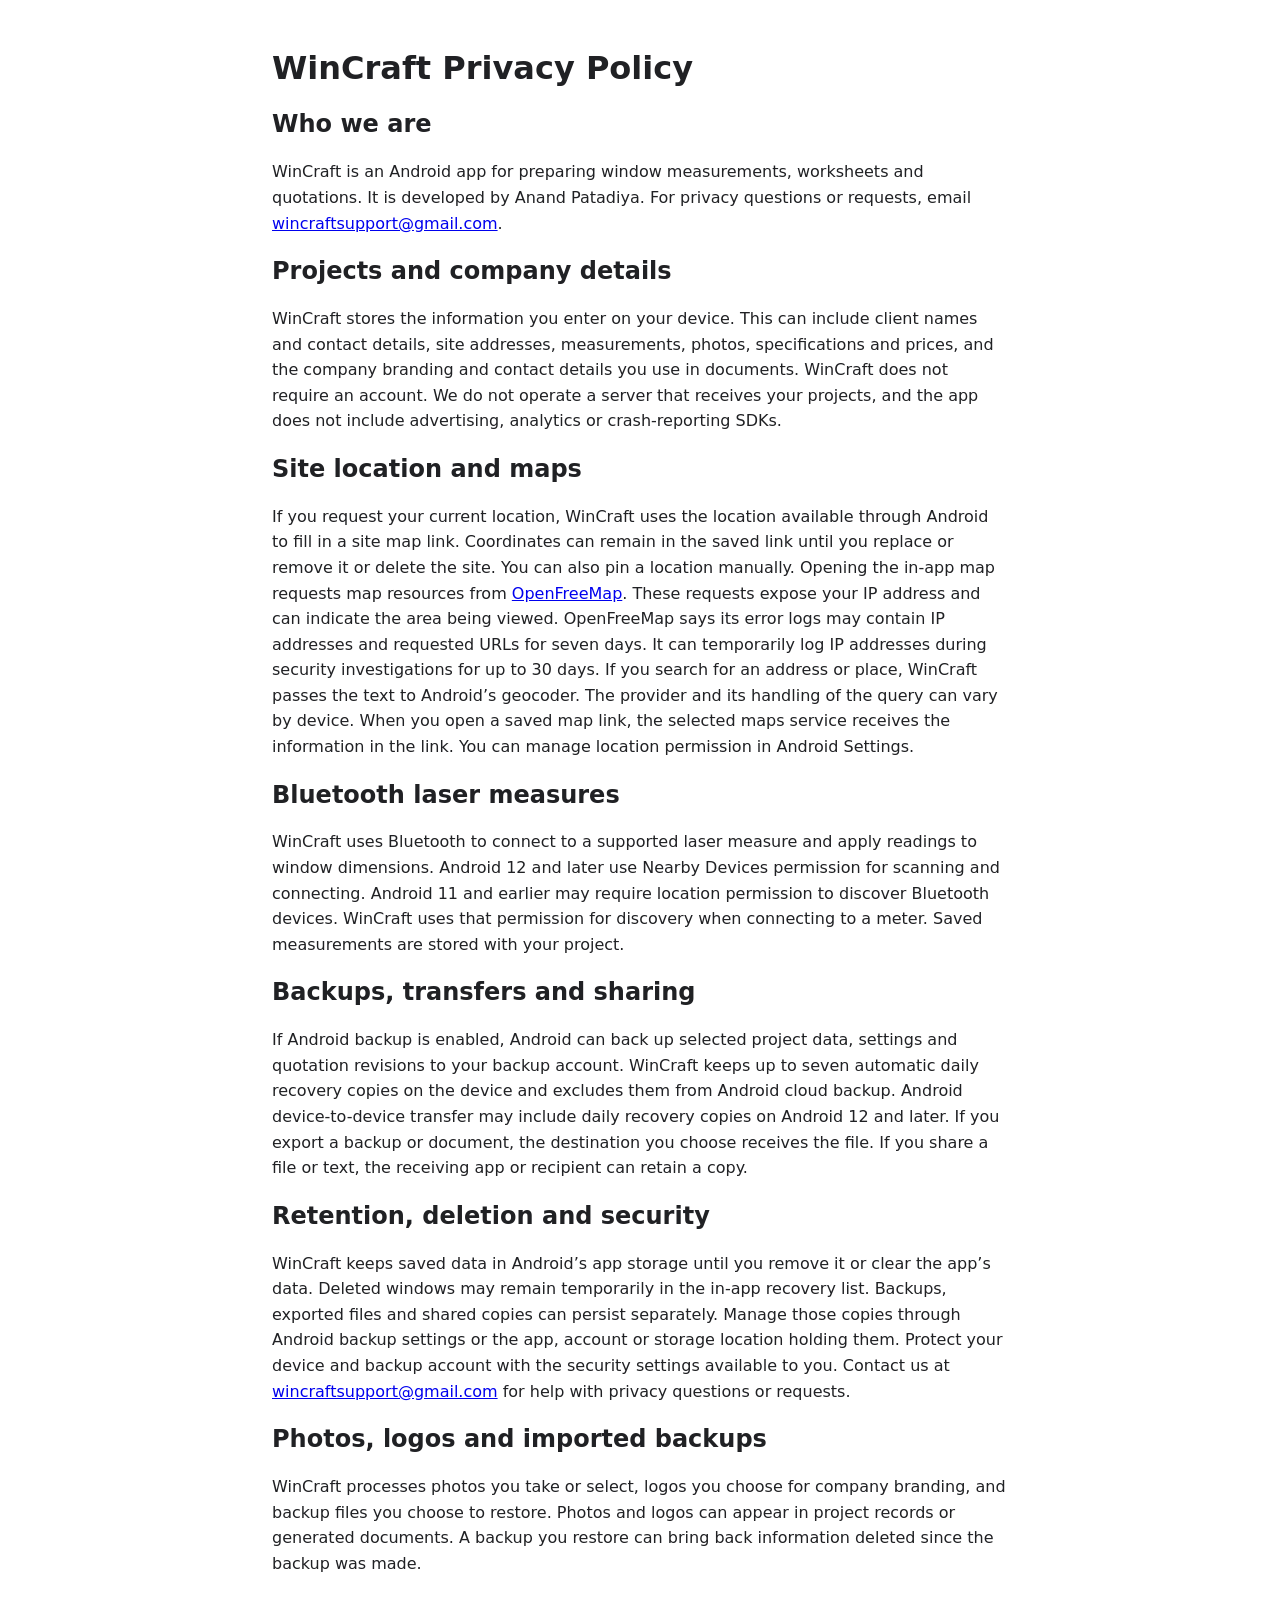
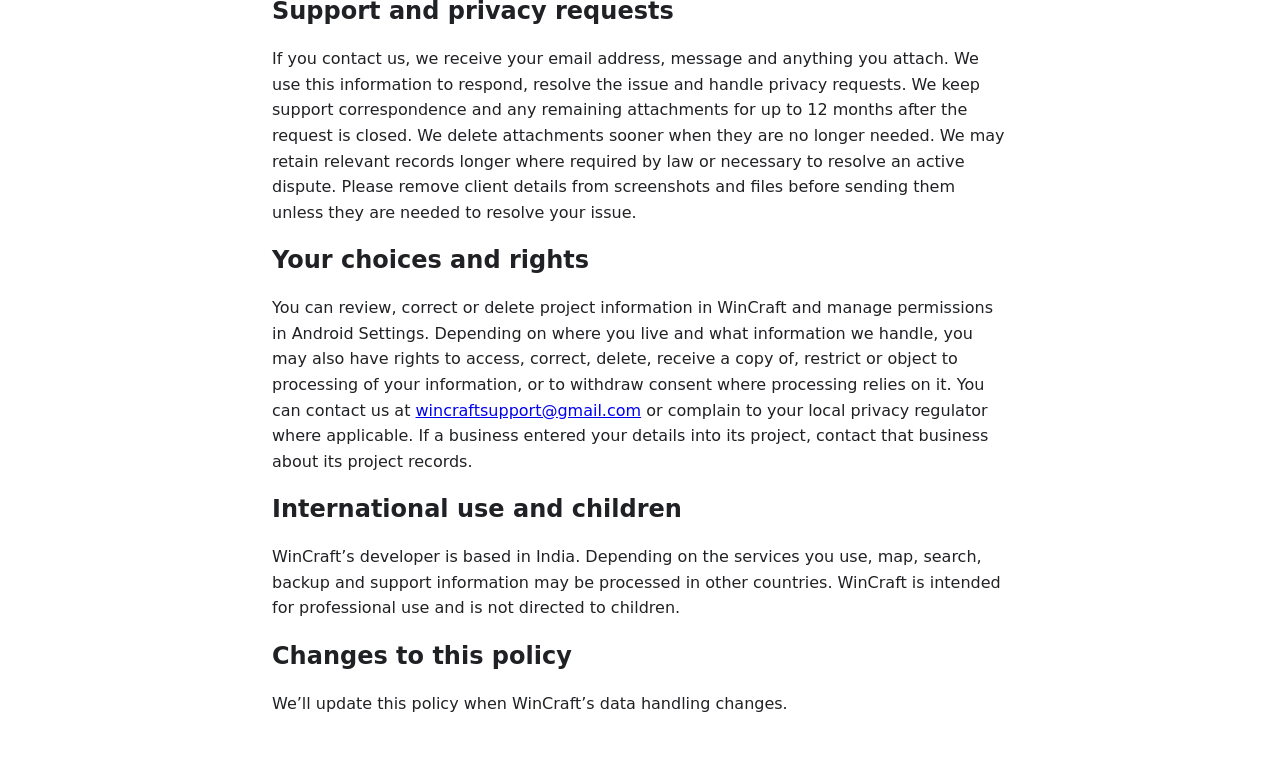
==== privacy-policy.html @ ae1d5466 "Add WinCraft privacy policy page" ====
<!doctype html>
<html lang="en">
<head>
<meta charset="utf-8">
<meta name="viewport" content="width=device-width, initial-scale=1">
<title>WinCraft Privacy Policy</title>
<style>
body { max-width: 46rem; margin: 3rem auto; padding: 0 1.25rem; font: 1rem/1.6 system-ui, sans-serif; color: #202124; }
h1, h2 { line-height: 1.25; }
</style>
</head>
<body><main>
<h1>WinCraft Privacy Policy</h1>
<h2>Who we are</h2>
<p>WinCraft is an Android app for preparing window measurements, worksheets and quotations. It is developed by Anand Patadiya. For privacy questions or requests, email <a href="mailto:wincraftsupport@gmail.com">wincraftsupport@gmail.com</a>.</p>
<h2>Projects and company details</h2>
<p>WinCraft stores the information you enter on your device. This can include client names and contact details, site addresses, measurements, photos, specifications and prices, and the company branding and contact details you use in documents. WinCraft does not require an account. We do not operate a server that receives your projects, and the app does not include advertising, analytics or crash-reporting SDKs.</p>
<h2>Site location and maps</h2>
<p>If you request your current location, WinCraft uses the location available through Android to fill in a site map link. Coordinates can remain in the saved link until you replace or remove it or delete the site. You can also pin a location manually. Opening the in-app map requests map resources from <a href="https://openfreemap.org/privacy/">OpenFreeMap</a>. These requests expose your IP address and can indicate the area being viewed. OpenFreeMap says its error logs may contain IP addresses and requested URLs for seven days. It can temporarily log IP addresses during security investigations for up to 30 days. If you search for an address or place, WinCraft passes the text to Android’s geocoder. The provider and its handling of the query can vary by device. When you open a saved map link, the selected maps service receives the information in the link. You can manage location permission in Android Settings.</p>
<h2>Bluetooth laser measures</h2>
<p>WinCraft uses Bluetooth to connect to a supported laser measure and apply readings to window dimensions. Android 12 and later use Nearby Devices permission for scanning and connecting. Android 11 and earlier may require location permission to discover Bluetooth devices. WinCraft uses that permission for discovery when connecting to a meter. Saved measurements are stored with your project.</p>
<h2>Backups, transfers and sharing</h2>
<p>If Android backup is enabled, Android can back up selected project data, settings and quotation revisions to your backup account. WinCraft keeps up to seven automatic daily recovery copies on the device and excludes them from Android cloud backup. Android device-to-device transfer may include daily recovery copies on Android 12 and later. If you export a backup or document, the destination you choose receives the file. If you share a file or text, the receiving app or recipient can retain a copy.</p>
<h2>Retention, deletion and security</h2>
<p>WinCraft keeps saved data in Android’s app storage until you remove it or clear the app’s data. Deleted windows may remain temporarily in the in-app recovery list. Backups, exported files and shared copies can persist separately. Manage those copies through Android backup settings or the app, account or storage location holding them. Protect your device and backup account with the security settings available to you. Contact us at <a href="mailto:wincraftsupport@gmail.com">wincraftsupport@gmail.com</a> for help with privacy questions or requests.</p>
<h2>Photos, logos and imported backups</h2>
<p>WinCraft processes photos you take or select, logos you choose for company branding, and backup files you choose to restore. Photos and logos can appear in project records or generated documents. A backup you restore can bring back information deleted since the backup was made.</p>
<h2>Support and privacy requests</h2>
<p>If you contact us, we receive your email address, message and anything you attach. We use this information to respond, resolve the issue and handle privacy requests. We keep support correspondence and any remaining attachments for up to 12 months after the request is closed. We delete attachments sooner when they are no longer needed. We may retain relevant records longer where required by law or necessary to resolve an active dispute. Please remove client details from screenshots and files before sending them unless they are needed to resolve your issue.</p>
<h2>Your choices and rights</h2>
<p>You can review, correct or delete project information in WinCraft and manage permissions in Android Settings. Depending on where you live and what information we handle, you may also have rights to access, correct, delete, receive a copy of, restrict or object to processing of your information, or to withdraw consent where processing relies on it. You can contact us at <a href="mailto:wincraftsupport@gmail.com">wincraftsupport@gmail.com</a> or complain to your local privacy regulator where applicable. If a business entered your details into its project, contact that business about its project records.</p>
<h2>International use and children</h2>
<p>WinCraft’s developer is based in India. Depending on the services you use, map, search, backup and support information may be processed in other countries. WinCraft is intended for professional use and is not directed to children.</p>
<h2>Changes to this policy</h2>
<p>We’ll update this policy when WinCraft’s data handling changes.</p>
</main></body>
</html>
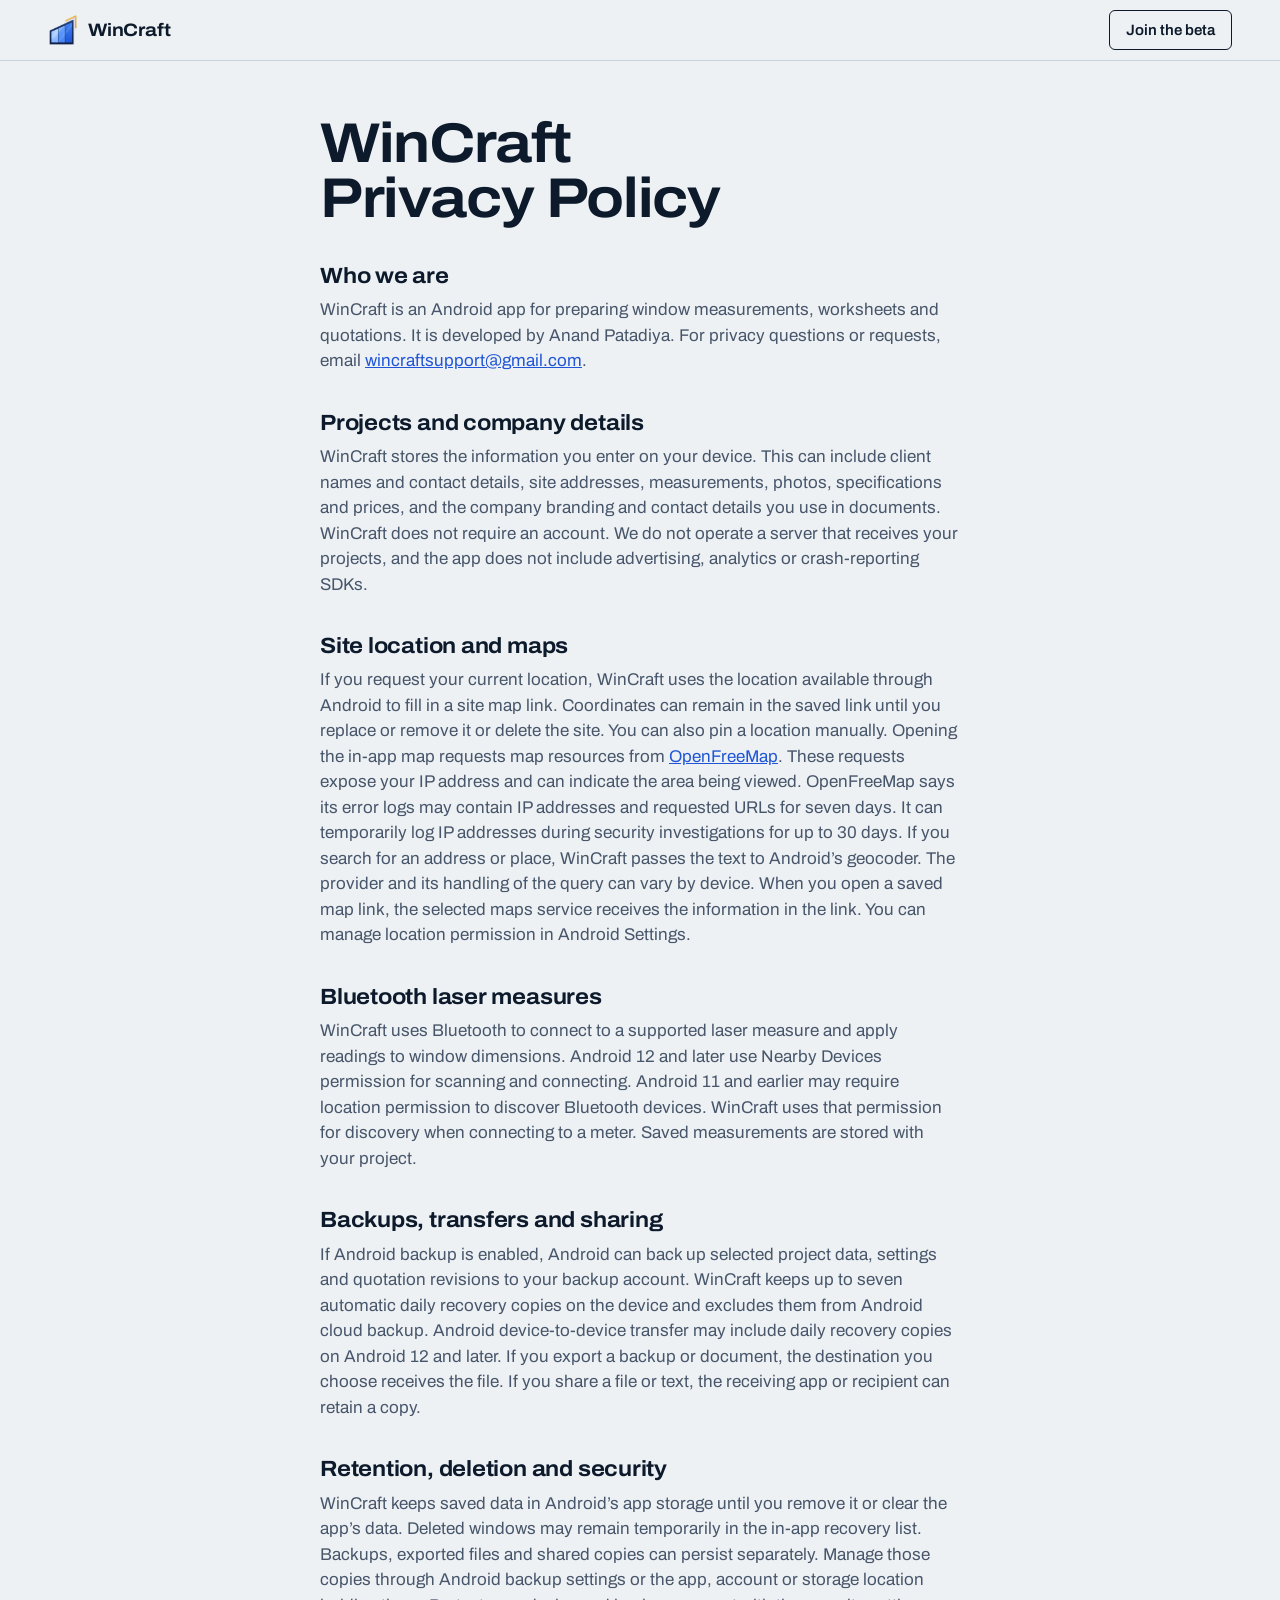
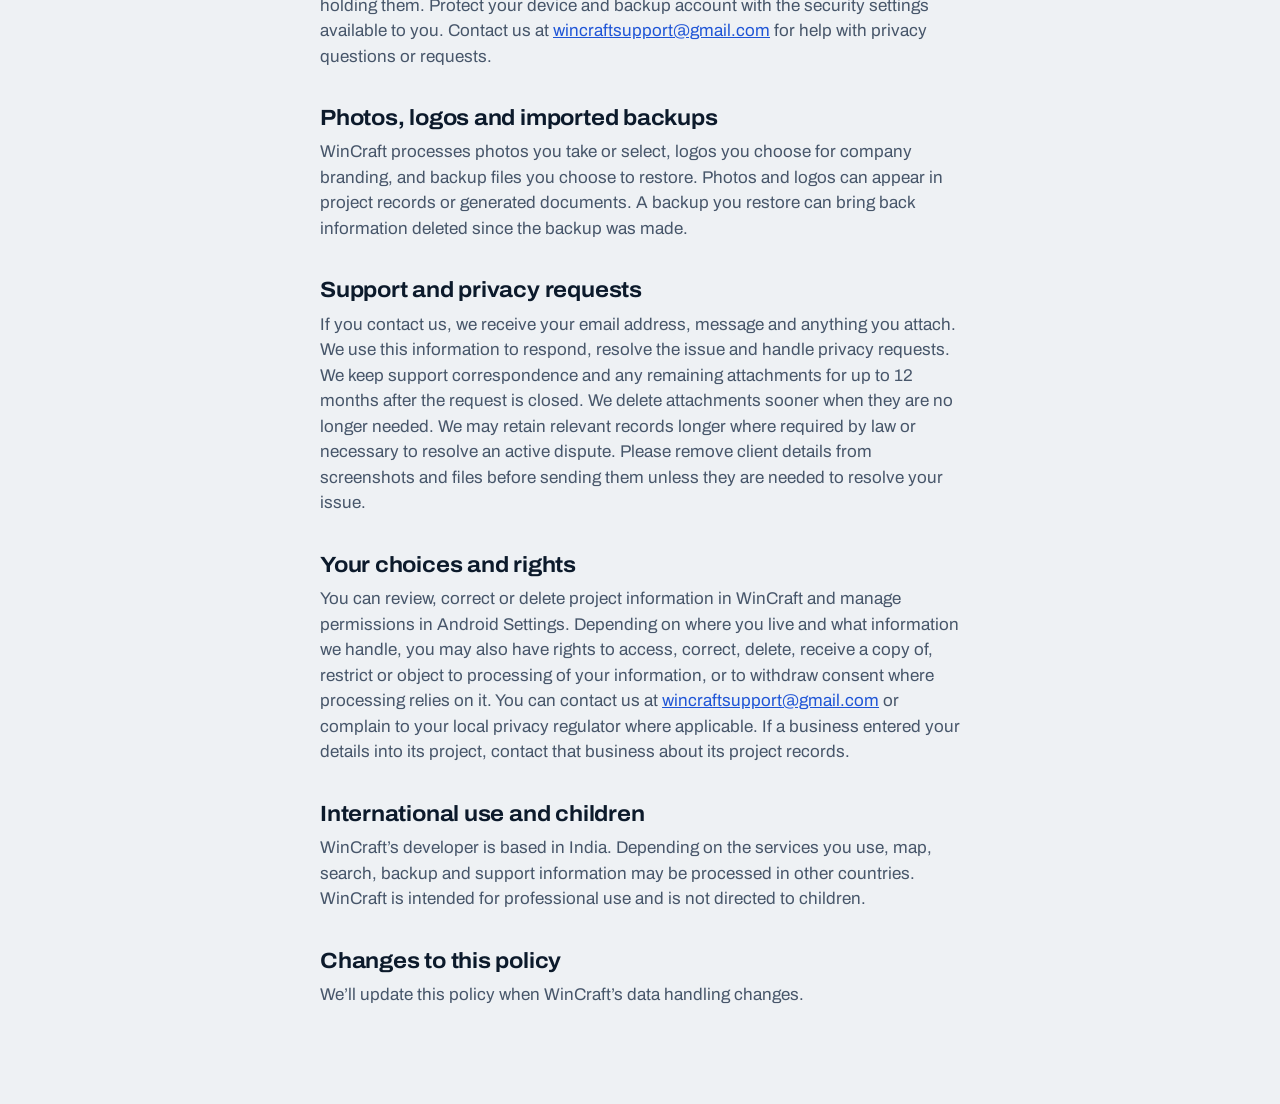
==== commit ceec59fd: "Redesign: drawing-sheet layout with live window drawing in the hero Archivo type, aluminium/navy pal" ====
--- a/privacy-policy.html
+++ b/privacy-policy.html
@@ -4,12 +4,27 @@
 <meta charset="utf-8">
 <meta name="viewport" content="width=device-width, initial-scale=1">
 <title>WinCraft Privacy Policy</title>
+<link rel="icon" href="assets/logo-192.png">
+<link rel="preconnect" href="https://fonts.googleapis.com">
+<link rel="preconnect" href="https://fonts.gstatic.com" crossorigin>
+<link rel="stylesheet" href="https://fonts.googleapis.com/css2?family=Archivo:wdth,wght@62..125,100..900&display=swap">
+<link rel="stylesheet" href="site.css?v=9">
 <style>
-body { max-width: 46rem; margin: 3rem auto; padding: 0 1.25rem; font: 1rem/1.6 system-ui, sans-serif; color: #202124; }
-h1, h2 { line-height: 1.25; }
+.policy { max-width: 46rem; margin-inline: auto; padding: 56px var(--pad) 96px; }
+.policy h1 { font-size: clamp(34px, 5vw, 56px); margin-bottom: 32px; }
+.policy h2 { font-size: 22px; font-stretch: 108%; letter-spacing: -0.01em; line-height: 1.2; max-width: none; margin: 36px 0 8px; }
+.policy p { color: var(--ink-2); }
+.policy a { color: var(--blue); }
+.policy p + p, .policy ul + p { margin-top: 12px; }
+.policy ul { list-style: disc; padding-left: 1.25rem; margin-top: 8px; color: var(--ink-2); }
 </style>
 </head>
-<body><main>
+<body>
+<header class="nav"><div class="wrap nav__row">
+  <a class="brand" href="index.html"><img src="assets/logo-192.png" alt="" width="30" height="30">WinCraft</a>
+  <nav class="nav__links" aria-label="Main"><a class="nav__cta" href="index.html#beta">Join the beta</a></nav>
+</div></header>
+<main class="policy">
 <h1>WinCraft Privacy Policy</h1>
 <h2>Who we are</h2>
 <p>WinCraft is an Android app for preparing window measurements, worksheets and quotations. It is developed by Anand Patadiya. For privacy questions or requests, email <a href="mailto:wincraftsupport@gmail.com">wincraftsupport@gmail.com</a>.</p>
--- a/site.css
+++ b/site.css
@@ -0,0 +1,188 @@
+/* WinCraft landing page: drawing-sheet layout. One family (Archivo, width axis), aluminium sheet, navy ink, app blue; laser red only while the laser fills a size. */
+:root {
+  --sheet: #eef1f4; --panel: #fff; --ink: #0c1a2b; --ink-2: #47566a; --line: #c9d1da; --edge: #6f7b89;
+  --blue: #1f55d6; --blue-hover: #1847b8; --glass: #cbdceb; --alu: #e3e7eb; --laser: #e5281e;
+  --on-dark: #eef1f4; --on-dark-2: #a9b6c4; --dark-line: #26384d; --warn: #b3261e;
+  --font: "Archivo", "Segoe UI", Roboto, system-ui, sans-serif;
+  --pad: clamp(20px, 4vw, 48px); --gap: clamp(20px, 2.6vw, 32px); --band: clamp(72px, 10vw, 136px);
+}
+*, *::before, *::after { box-sizing: border-box; }
+html, body { overflow-x: clip; }
+html { scroll-padding-top: 76px; scroll-behavior: smooth; }
+body { margin: 0; font-family: var(--font); font-stretch: 100%; color: var(--ink); background: var(--sheet); font-size: 17px; line-height: 1.5; -webkit-font-smoothing: antialiased; }
+h1, h2, h3, p, ul, ol, figure { margin: 0; }
+ul, ol { padding: 0; list-style: none; }
+h1, h2 { font-stretch: 112%; font-weight: 680; letter-spacing: -0.025em; line-height: 0.98; text-wrap: balance; overflow-wrap: break-word; }
+h2 { font-size: clamp(34px, 4.6vw, 64px); max-width: 14ch; }
+h3 { font-size: 20px; font-weight: 640; line-height: 1.2; }
+img, video { max-width: 100%; height: auto; display: block; }
+button, input, select { font: inherit; color: inherit; }
+a { color: inherit; }
+:focus-visible { outline: 2px solid var(--blue); outline-offset: 3px; border-radius: 4px; }
+.band--dark :focus-visible { outline-color: #8fb0ff; }
+.wrap { max-width: 1296px; margin-inline: auto; padding-inline: var(--pad); }
+.lede { font-size: clamp(18px, 1.6vw, 21px); color: var(--ink-2); max-width: 36ch; margin-top: 16px; }
+
+/* nav */
+.nav { position: sticky; top: 0; z-index: 10; background: var(--sheet); border-bottom: 1px solid var(--line); }
+.nav__row { display: flex; align-items: center; justify-content: space-between; height: 60px; }
+.brand { display: inline-flex; align-items: center; gap: 10px; min-height: 44px; font-stretch: 112%; font-weight: 680; font-size: 18px; letter-spacing: -0.01em; text-decoration: none; }
+.brand img { width: 30px; height: 30px; object-fit: contain; }
+.nav__links { display: flex; align-items: center; gap: 28px; font-size: 15px; }
+.nav__links a { display: inline-flex; align-items: center; min-height: 44px; text-decoration: none; }
+.nav__links a:hover { text-decoration: underline; text-underline-offset: 5px; }
+.nav__links .nav__cta { padding: 0 16px; min-height: 40px; border: 1.5px solid var(--ink); border-radius: 6px; font-weight: 600; }
+.nav__links .nav__cta:hover { background: var(--ink); color: var(--sheet); text-decoration: none; }
+
+/* buttons: one filled recipe */
+.btn { display: inline-flex; align-items: center; justify-content: center; min-height: 52px; padding: 0 28px; border: 0; border-radius: 6px; background: var(--blue); color: #fff; font-size: 17px; font-weight: 600; text-decoration: none; cursor: pointer; transition: background-color .15s; }
+.btn:hover { background: var(--blue-hover); }
+.link { display: inline-flex; align-items: center; min-height: 44px; font-weight: 600; text-underline-offset: 5px; }
+.ghost { min-height: 44px; padding: 0 16px; border: 1.5px solid var(--ink); border-radius: 6px; background: none; font-size: 15px; font-weight: 600; cursor: pointer; }
+.ghost:hover { background: var(--ink); color: var(--panel); }
+
+/* hero */
+.hero { padding-block: clamp(40px, 6vw, 88px) clamp(56px, 8vw, 112px); }
+.hero__grid { display: grid; grid-template-columns: minmax(0, 5fr) minmax(0, 7fr); gap: var(--gap); align-items: center; }
+.hero h1 { font-size: clamp(54px, 7.6vw, 112px); font-stretch: 116%; font-weight: 720; line-height: 0.9; letter-spacing: -0.035em; max-width: 7ch; }
+.hero__sub { font-size: clamp(22px, 2.4vw, 30px); font-stretch: 112%; font-weight: 560; letter-spacing: -0.015em; margin-top: 28px; }
+.hero__body { color: var(--ink-2); max-width: 40ch; margin-top: 12px; }
+.hero__ctas { display: flex; gap: 12px 28px; align-items: center; flex-wrap: wrap; margin-top: 32px; }
+
+.bench { background: var(--panel); border: 1px solid var(--line); border-radius: 10px; }
+.bench__status { display: flex; align-items: center; gap: 10px; padding: 14px 20px; border-bottom: 1px solid var(--line); font-size: 14px; color: var(--ink-2); }
+.dot { width: 9px; height: 9px; border-radius: 50%; background: var(--edge); }
+.bench__status.on { color: var(--ink); }
+.bench__status.on .dot { background: var(--laser); box-shadow: 0 0 0 4px rgb(229 40 30 / .18); }
+.bench__draw { display: block; width: 100%; height: auto; }
+.frame { fill: var(--alu); stroke: var(--ink); stroke-width: 1.5; }
+.sash { fill: #f6f8fa; stroke: var(--ink); stroke-width: 1.2; }
+.glass { fill: var(--glass); stroke: var(--edge); stroke-width: 1; }
+.arrow { fill: none; stroke: var(--ink); stroke-width: 1.6; stroke-linecap: round; stroke-linejoin: round; }
+.dim path { fill: none; stroke: var(--ink); stroke-width: 1.2; }
+.dim text { font: 600 19px var(--font); font-stretch: 92%; font-variant-numeric: tabular-nums; fill: var(--ink); }
+.dim.lit path { stroke: var(--laser); stroke-width: 2.4; }
+.dim.lit text { fill: var(--laser); }
+.bench__fields { display: grid; grid-template-columns: 1fr 1fr 1.25fr; border-top: 1px solid var(--line); }
+.num { display: block; padding: 14px 20px 16px; border-right: 1px solid var(--line); min-width: 0; }
+.num:last-child { border-right: 0; }
+.num span { display: block; font-size: 13px; color: var(--ink-2); }
+.num input { width: 100%; min-height: 44px; margin-top: 6px; padding: 0 12px; border: 1px solid var(--edge); border-radius: 6px; background: var(--panel); font-size: 20px; font-weight: 600; font-variant-numeric: tabular-nums; }
+.num input::placeholder { font-size: 15px; font-weight: 400; color: var(--ink-2); }
+.num input:focus-visible, .field input:focus-visible, .field select:focus-visible { outline: none; border-color: var(--blue); box-shadow: 0 0 0 3px rgb(31 85 214 / .28); }
+.bench__out { display: flex; align-items: center; gap: 12px 32px; flex-wrap: wrap; padding: 16px 20px; border-top: 1px solid var(--line); background: #f7f9fb; border-radius: 0 0 10px 10px; }
+.bench__out p span { display: block; font-size: 13px; color: var(--ink-2); }
+.bench__out p b { font-size: 22px; font-weight: 680; font-variant-numeric: tabular-nums; letter-spacing: -0.01em; }
+.bench__out .ghost { margin-left: auto; }
+
+/* bands */
+.band { padding-block: var(--band); }
+.band--paper { background: var(--panel); border-block: 1px solid var(--line); }
+.band--dark { background: var(--ink); color: var(--on-dark); }
+.band--dark .lede { color: var(--on-dark-2); }
+.head { display: grid; grid-template-columns: minmax(0, 7fr) minmax(0, 5fr); gap: var(--gap); align-items: end; }
+.head .lede { margin-top: 0; }
+
+/* steps: a real sequence, so it is numbered and joined by one dimension line */
+.steps { display: grid; grid-template-columns: repeat(4, minmax(0, 1fr)); gap: var(--gap); margin-top: 72px; border-top: 1.5px solid var(--on-dark-2); counter-reset: step; }
+.step { position: relative; padding-top: 28px; counter-increment: step; }
+.step::after { content: ""; position: absolute; top: -7px; left: 0; width: 1.5px; height: 13px; background: var(--on-dark-2); }
+.step::before { content: counter(step); position: absolute; top: -34px; left: 0; font-size: 15px; font-weight: 600; font-variant-numeric: tabular-nums; color: var(--on-dark-2); }
+.shot { aspect-ratio: 4 / 5; border-radius: 8px; overflow: hidden; background: #16273b; display: grid; place-items: center; }
+.shot img { width: 100%; height: 100%; object-fit: cover; object-position: top; }
+.shot--meter img { width: 52%; height: auto; object-fit: contain; }
+.shot--paper { background: #fff; }
+.shot--paper img { object-fit: contain; object-position: center; padding: 10px; }
+.shot--bt { align-content: center; text-align: center; padding: 16px; }
+.shot--bt svg { margin: 0 auto 16px; }
+.shot--bt strong { display: block; font-size: 22px; font-weight: 640; }
+.shot--bt span { display: block; color: var(--on-dark-2); font-size: 14px; margin-top: 4px; }
+.step h3 { margin-top: 20px; }
+.step p { color: var(--on-dark-2); font-size: 15px; margin-top: 4px; }
+.note { color: var(--on-dark-2); font-size: 14px; margin-top: 48px; max-width: 70ch; }
+
+/* tour */
+.tour { display: grid; grid-template-columns: minmax(0, 5fr) minmax(0, 7fr); gap: var(--gap); align-items: center; margin-top: 56px; }
+.tour__list { border-top: 1px solid var(--line); }
+.tour__list li { border-bottom: 1px solid var(--line); }
+.tour__list button { display: block; width: 100%; text-align: left; background: none; border: 0; border-left: 3px solid transparent; padding: 20px 20px 20px 18px; cursor: pointer; color: var(--ink-2); }
+.tour__list button b { display: block; font-stretch: 108%; font-size: 24px; font-weight: 640; letter-spacing: -0.015em; }
+.tour__list button small { display: block; font-size: 15px; margin-top: 2px; }
+.tour__list button:hover { color: var(--ink); }
+.tour__list button[aria-selected="true"] { background: var(--panel); border-left-color: var(--blue); color: var(--ink); }
+.tour__list button[aria-selected="true"] small { color: var(--ink-2); }
+/* metal edge, glass bezel and camera: the device frame from the earlier page */
+.tablet { position: relative; width: min(420px, 100%); margin-inline: auto; padding: 16px; border-radius: 36px; border: 3px solid transparent; background: linear-gradient(#0a0a0b, #0a0a0b) padding-box, linear-gradient(150deg, #f2f3f5, #9a9ca1 22%, #e4e5e8 48%, #7c7e83 74%, #d6d7da) border-box; box-shadow: 0 28px 48px -20px rgb(12 26 43 / .45); }
+.tablet::before { content: ""; position: absolute; top: 6px; left: 50%; width: 6px; height: 6px; margin-left: -3px; border-radius: 50%; background: radial-gradient(circle at 35% 35%, #3b4a66, #0d1118 70%); }
+.tablet img { border-radius: 17px; width: 100%; }
+
+/* quotation */
+.quote { display: grid; grid-template-columns: minmax(0, 5fr) minmax(0, 7fr); gap: var(--gap); align-items: center; }
+.ticks { margin-top: 32px; border-top: 1px solid var(--line); max-width: 26rem; }
+.ticks li { padding: 14px 0; border-bottom: 1px solid var(--line); font-weight: 560; }
+.sheet { position: relative; width: min(440px, 100%); justify-self: end; margin-right: clamp(0px, 3vw, 40px); }
+.sheet img { border: 1px solid var(--line); box-shadow: 0 24px 44px -24px rgb(12 26 43 / .4); }
+.sheet__notes li { position: absolute; right: 100%; transform: translateY(-50%); display: flex; align-items: center; gap: 8px; font-size: 14px; font-weight: 600; white-space: nowrap; }
+.sheet__notes li::after { content: ""; width: 44px; height: 1.2px; background: var(--ink); }
+
+/* video */
+.film { display: grid; grid-template-columns: minmax(0, 5fr) minmax(0, 7fr); gap: var(--gap); align-items: center; }
+.reel { width: min(340px, 100%); border-radius: 14px; overflow: hidden; background: #000; }
+.reel video { width: 100%; }
+video:focus-visible { outline: 2px solid #8fb0ff; outline-offset: 3px; }
+
+/* questions and sign-up share the split: heading left, body right */
+.split { display: grid; grid-template-columns: minmax(0, 5fr) minmax(0, 7fr); gap: var(--gap); align-items: start; }
+.qs { border-top: 1.5px solid var(--ink); }
+.qs details { border-bottom: 1px solid var(--line); }
+.qs summary { cursor: pointer; list-style: none; padding: 22px 0; font-size: 21px; font-weight: 620; display: flex; justify-content: space-between; align-items: center; gap: 16px; }
+.qs summary::-webkit-details-marker { display: none; }
+.qs summary::after { content: "+"; color: var(--blue); font-weight: 400; font-size: 28px; line-height: 1; }
+.qs details[open] summary::after { content: "\2212"; }
+.qs details p { padding: 0 0 22px; color: var(--ink-2); max-width: 60ch; }
+
+.signup { max-width: 560px; }
+.field { margin-bottom: 18px; }
+.field label { display: block; font-size: 14px; font-weight: 560; margin-bottom: 6px; }
+.field input, .field select { width: 100%; min-height: 52px; padding: 0 14px; border: 1px solid var(--edge); border-radius: 6px; background: var(--panel); font-size: 17px; }
+.pair { display: grid; grid-template-columns: minmax(0, 1fr) minmax(0, 1fr); gap: 16px; }
+.hint { font-size: 13px; color: var(--ink-2); margin-top: 6px; }
+.signup .btn { width: 100%; margin-top: 6px; }
+.small { font-size: 13px; color: var(--ink-2); margin-top: 12px; }
+#msg { color: var(--warn); font-weight: 600; }
+#msg:empty { display: none; }
+#done { display: none; padding: 8px 0; }
+#done h3 { font-size: 34px; font-stretch: 112%; letter-spacing: -0.02em; }
+#done p { color: var(--ink-2); margin-top: 8px; }
+
+/* footer */
+.foot { color: var(--ink-2); font-size: 13px; padding: 28px 0 44px; }
+.foot ul { display: flex; gap: 0 28px; flex-wrap: wrap; border-bottom: 1px solid var(--line); padding-bottom: 8px; }
+.foot ul a { display: inline-flex; min-height: 44px; align-items: center; color: var(--ink); font-size: 15px; text-underline-offset: 4px; }
+.foot .legal { padding-top: 14px; max-width: 90ch; }
+
+@media (max-width: 1200px) { .sheet__notes { display: none; } }
+@media (max-width: 960px) {
+  .hero__grid, .head, .tour, .quote, .film, .split { grid-template-columns: minmax(0, 1fr); }
+  .hero h1 { max-width: none; }
+  .head .lede { margin-top: 16px; }
+  .steps { grid-template-columns: repeat(2, minmax(0, 1fr)); row-gap: 72px; }
+  .steps .step:nth-child(n+3)::after { display: none; }
+  .sheet { justify-self: center; margin: 24px 0 0; }
+  .film__copy { order: -1; }
+  .reel { margin-inline: auto; }
+  .split > h2, .split > div:first-child { margin-bottom: 24px; }
+}
+@media (max-width: 560px) {
+  .nav__links a:not(.nav__cta) { display: none; }
+  .bench__fields { grid-template-columns: 1fr 1fr; }
+  .num:nth-child(2) { border-right: 0; }
+  .num:last-child { grid-column: 1 / -1; border-top: 1px solid var(--line); }
+  .bench__out .ghost { margin-left: 0; width: 100%; }
+  .steps, .pair { grid-template-columns: minmax(0, 1fr); }
+  .steps { border-top: 0; margin-top: 40px; row-gap: 40px; }
+  .steps .step { padding-top: 0; }
+  .steps .step::after, .steps .step:nth-child(n+3)::after { display: none; }
+  .steps .step::before { display: block; position: static; margin-bottom: 8px; }
+}
+@media (prefers-reduced-motion: reduce) { html { scroll-behavior: auto; } * { transition: none !important; } }
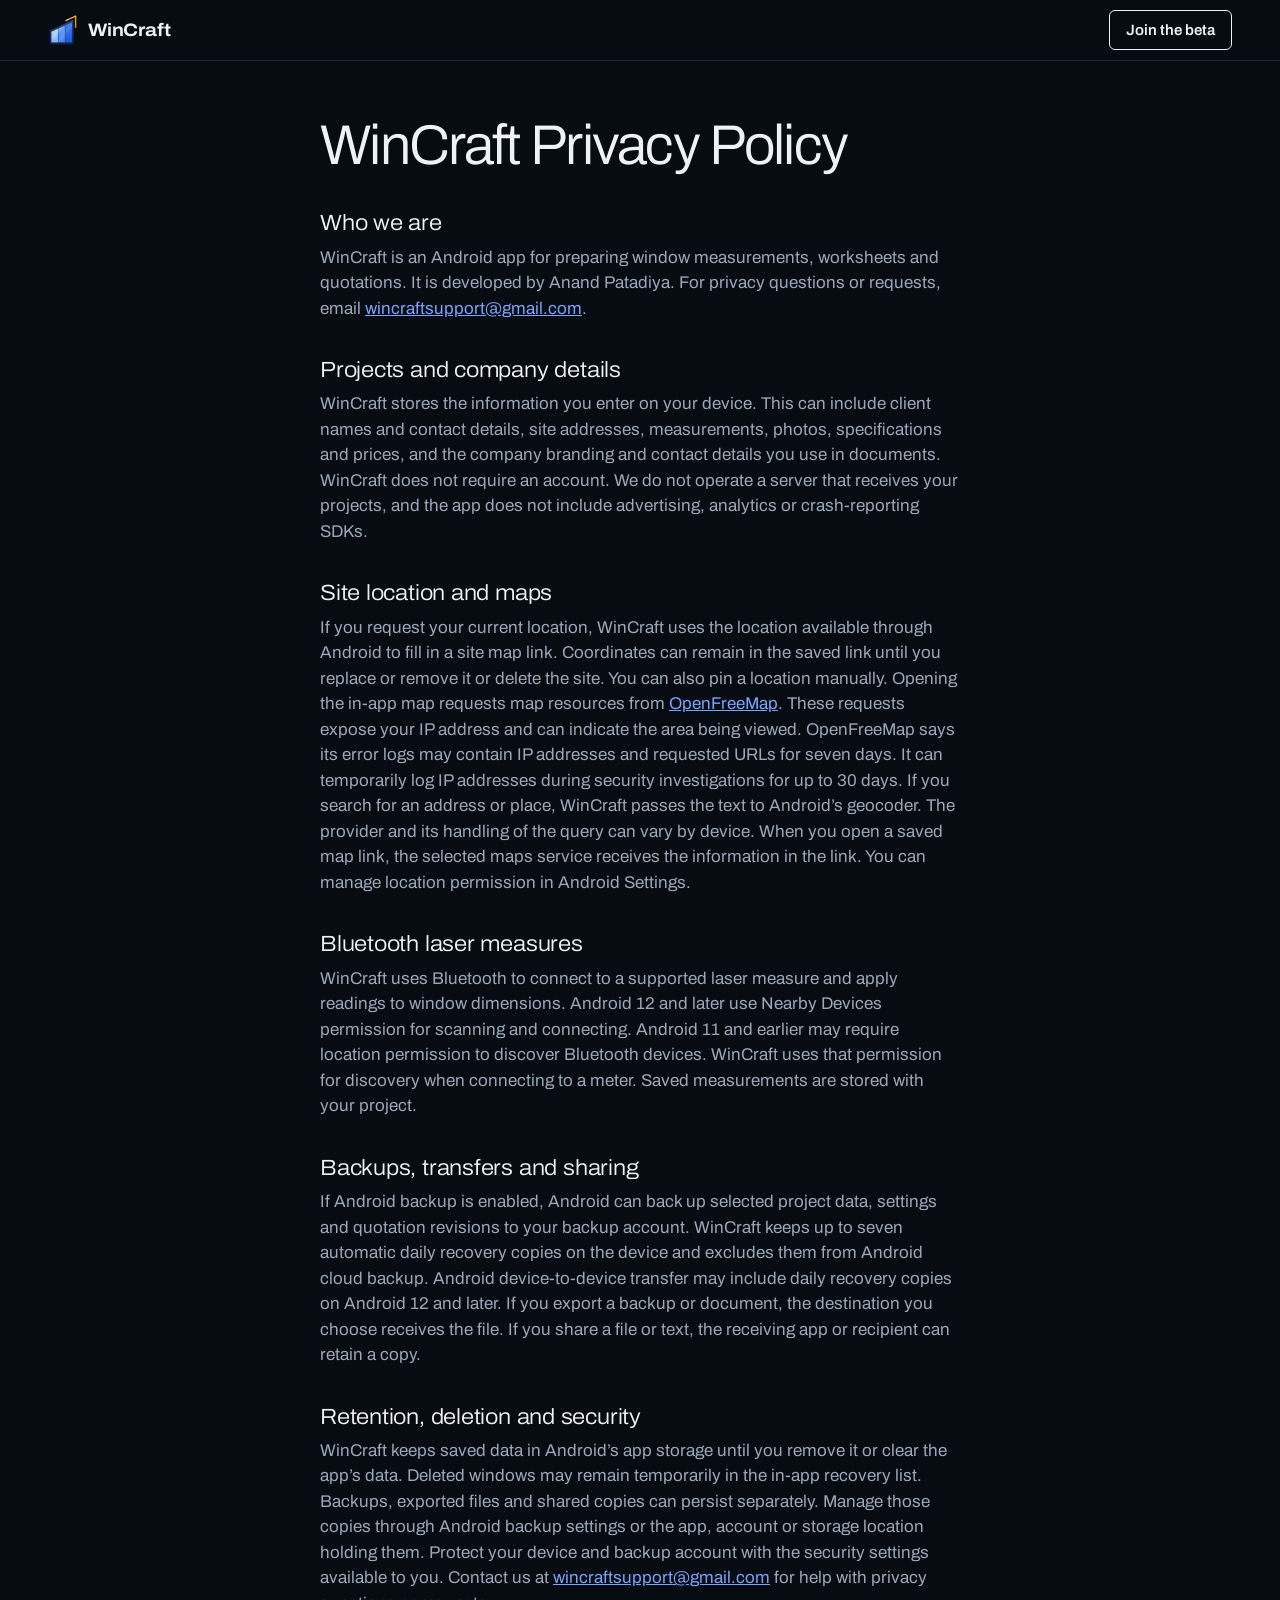
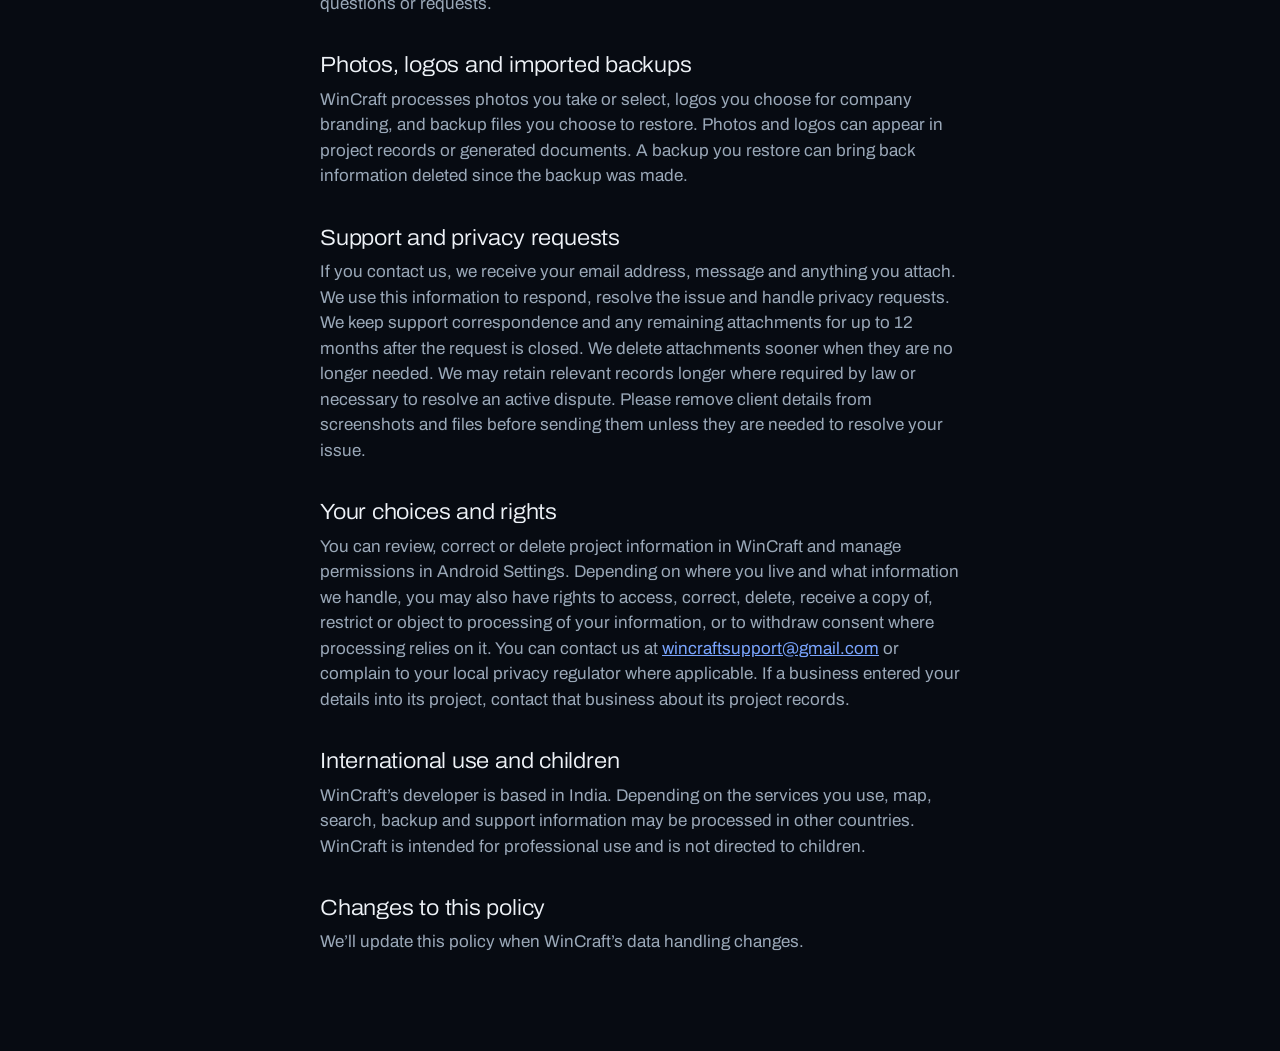
==== commit 70f3d96b: "Dark redesign: night palette, light display type, phone and laser readout in the hero Replaces the i" ====
--- a/privacy-policy.html
+++ b/privacy-policy.html
@@ -8,13 +8,13 @@
 <link rel="preconnect" href="https://fonts.googleapis.com">
 <link rel="preconnect" href="https://fonts.gstatic.com" crossorigin>
 <link rel="stylesheet" href="https://fonts.googleapis.com/css2?family=Archivo:wdth,wght@62..125,100..900&display=swap">
-<link rel="stylesheet" href="site.css?v=9">
+<link rel="stylesheet" href="site.css?v=12">
 <style>
 .policy { max-width: 46rem; margin-inline: auto; padding: 56px var(--pad) 96px; }
 .policy h1 { font-size: clamp(34px, 5vw, 56px); margin-bottom: 32px; }
 .policy h2 { font-size: 22px; font-stretch: 108%; letter-spacing: -0.01em; line-height: 1.2; max-width: none; margin: 36px 0 8px; }
 .policy p { color: var(--ink-2); }
-.policy a { color: var(--blue); }
+.policy a { color: var(--link); }
 .policy p + p, .policy ul + p { margin-top: 12px; }
 .policy ul { list-style: disc; padding-left: 1.25rem; margin-top: 8px; color: var(--ink-2); }
 </style>
--- a/site.css
+++ b/site.css
@@ -1,8 +1,9 @@
-/* WinCraft landing page: drawing-sheet layout. One family (Archivo, width axis), aluminium sheet, navy ink, app blue; laser red only while the laser fills a size. */
+/* WinCraft landing page: dark, like a site at dusk. One family (Archivo), light display weights, app blue for actions; laser red only for the beam in the hero. */
 :root {
-  --sheet: #eef1f4; --panel: #fff; --ink: #0c1a2b; --ink-2: #47566a; --line: #c9d1da; --edge: #6f7b89;
-  --blue: #1f55d6; --blue-hover: #1847b8; --glass: #cbdceb; --alu: #e3e7eb; --laser: #e5281e;
-  --on-dark: #eef1f4; --on-dark-2: #a9b6c4; --dark-line: #26384d; --warn: #b3261e;
+  color-scheme: dark;
+  --sheet: #070b12; --panel: #0e1521; --deep: #0a1019; --ink: #eef2f7; --ink-2: #9aa8b8; --line: #1d2836; --edge: #5f6f82;
+  --blue: #2f6bf2; --blue-hover: #4a80ff; --link: #7aa5ff; --laser: #ff3b30;
+  --on-dark: var(--ink); --on-dark-2: var(--ink-2); --warn: #ff8a80;
   --font: "Archivo", "Segoe UI", Roboto, system-ui, sans-serif;
   --pad: clamp(20px, 4vw, 48px); --gap: clamp(20px, 2.6vw, 32px); --band: clamp(72px, 10vw, 136px);
 }
@@ -12,13 +13,13 @@
 body { margin: 0; font-family: var(--font); font-stretch: 100%; color: var(--ink); background: var(--sheet); font-size: 17px; line-height: 1.5; -webkit-font-smoothing: antialiased; }
 h1, h2, h3, p, ul, ol, figure { margin: 0; }
 ul, ol { padding: 0; list-style: none; }
-h1, h2 { font-stretch: 112%; font-weight: 680; letter-spacing: -0.025em; line-height: 0.98; text-wrap: balance; overflow-wrap: break-word; }
+h1, h2 { font-stretch: 100%; font-weight: 340; letter-spacing: -0.03em; line-height: 1.02; text-wrap: balance; overflow-wrap: break-word; }
 h2 { font-size: clamp(34px, 4.6vw, 64px); max-width: 14ch; }
 h3 { font-size: 20px; font-weight: 640; line-height: 1.2; }
 img, video { max-width: 100%; height: auto; display: block; }
 button, input, select { font: inherit; color: inherit; }
 a { color: inherit; }
-:focus-visible { outline: 2px solid var(--blue); outline-offset: 3px; border-radius: 4px; }
+:focus-visible { outline: 2px solid var(--link); outline-offset: 3px; border-radius: 4px; }
 .band--dark :focus-visible { outline-color: #8fb0ff; }
 .wrap { max-width: 1296px; margin-inline: auto; padding-inline: var(--pad); }
 .lede { font-size: clamp(18px, 1.6vw, 21px); color: var(--ink-2); max-width: 36ch; margin-top: 16px; }
@@ -38,47 +39,34 @@
 .btn { display: inline-flex; align-items: center; justify-content: center; min-height: 52px; padding: 0 28px; border: 0; border-radius: 6px; background: var(--blue); color: #fff; font-size: 17px; font-weight: 600; text-decoration: none; cursor: pointer; transition: background-color .15s; }
 .btn:hover { background: var(--blue-hover); }
 .link { display: inline-flex; align-items: center; min-height: 44px; font-weight: 600; text-underline-offset: 5px; }
-.ghost { min-height: 44px; padding: 0 16px; border: 1.5px solid var(--ink); border-radius: 6px; background: none; font-size: 15px; font-weight: 600; cursor: pointer; }
-.ghost:hover { background: var(--ink); color: var(--panel); }
 
 /* hero */
 .hero { padding-block: clamp(40px, 6vw, 88px) clamp(56px, 8vw, 112px); }
 .hero__grid { display: grid; grid-template-columns: minmax(0, 5fr) minmax(0, 7fr); gap: var(--gap); align-items: center; }
-.hero h1 { font-size: clamp(54px, 7.6vw, 112px); font-stretch: 116%; font-weight: 720; line-height: 0.9; letter-spacing: -0.035em; max-width: 7ch; }
-.hero__sub { font-size: clamp(22px, 2.4vw, 30px); font-stretch: 112%; font-weight: 560; letter-spacing: -0.015em; margin-top: 28px; }
+.hero h1 { font-size: clamp(56px, 8.4vw, 128px); font-weight: 250; line-height: 0.94; letter-spacing: -0.045em; max-width: 7ch; }
+.hero__sub { font-size: clamp(22px, 2.4vw, 30px); font-weight: 400; color: var(--link); letter-spacing: -0.015em; margin-top: 28px; }
 .hero__body { color: var(--ink-2); max-width: 40ch; margin-top: 12px; }
 .hero__ctas { display: flex; gap: 12px 28px; align-items: center; flex-wrap: wrap; margin-top: 32px; }
 
-.bench { background: var(--panel); border: 1px solid var(--line); border-radius: 10px; }
-.bench__status { display: flex; align-items: center; gap: 10px; padding: 14px 20px; border-bottom: 1px solid var(--line); font-size: 14px; color: var(--ink-2); }
-.dot { width: 9px; height: 9px; border-radius: 50%; background: var(--edge); }
-.bench__status.on { color: var(--ink); }
-.bench__status.on .dot { background: var(--laser); box-shadow: 0 0 0 4px rgb(229 40 30 / .18); }
-.bench__draw { display: block; width: 100%; height: auto; }
-.frame { fill: var(--alu); stroke: var(--ink); stroke-width: 1.5; }
-.sash { fill: #f6f8fa; stroke: var(--ink); stroke-width: 1.2; }
-.glass { fill: var(--glass); stroke: var(--edge); stroke-width: 1; }
-.arrow { fill: none; stroke: var(--ink); stroke-width: 1.6; stroke-linecap: round; stroke-linejoin: round; }
-.dim path { fill: none; stroke: var(--ink); stroke-width: 1.2; }
-.dim text { font: 600 19px var(--font); font-stretch: 92%; font-variant-numeric: tabular-nums; fill: var(--ink); }
-.dim.lit path { stroke: var(--laser); stroke-width: 2.4; }
-.dim.lit text { fill: var(--laser); }
-.bench__fields { display: grid; grid-template-columns: 1fr 1fr 1.25fr; border-top: 1px solid var(--line); }
-.num { display: block; padding: 14px 20px 16px; border-right: 1px solid var(--line); min-width: 0; }
-.num:last-child { border-right: 0; }
-.num span { display: block; font-size: 13px; color: var(--ink-2); }
-.num input { width: 100%; min-height: 44px; margin-top: 6px; padding: 0 12px; border: 1px solid var(--edge); border-radius: 6px; background: var(--panel); font-size: 20px; font-weight: 600; font-variant-numeric: tabular-nums; }
-.num input::placeholder { font-size: 15px; font-weight: 400; color: var(--ink-2); }
-.num input:focus-visible, .field input:focus-visible, .field select:focus-visible { outline: none; border-color: var(--blue); box-shadow: 0 0 0 3px rgb(31 85 214 / .28); }
-.bench__out { display: flex; align-items: center; gap: 12px 32px; flex-wrap: wrap; padding: 16px 20px; border-top: 1px solid var(--line); background: #f7f9fb; border-radius: 0 0 10px 10px; }
-.bench__out p span { display: block; font-size: 13px; color: var(--ink-2); }
-.bench__out p b { font-size: 22px; font-weight: 680; font-variant-numeric: tabular-nums; letter-spacing: -0.01em; }
-.bench__out .ghost { margin-left: auto; }
+/* hero visual: the app on a phone, and the two sizes the laser just sent. The beam is the page's one moving thing. */
+.hero { position: relative; overflow: hidden; background: radial-gradient(55% 60% at 78% 42%, rgb(47 107 242 / .20), transparent 70%), radial-gradient(40% 40% at 10% 90%, rgb(255 59 48 / .07), transparent 70%); }
+.stage { position: relative; display: grid; grid-template-columns: auto auto; gap: 32px; align-items: center; justify-content: end; }
+.phone { width: min(300px, 62vw); padding: 10px; border-radius: 38px; border: 2px solid transparent; background: linear-gradient(#05070b, #05070b) padding-box, linear-gradient(150deg, #6d7786, #1e2733 30%, #8b95a3 55%, #1a222d 80%, #5d6775) border-box; box-shadow: 0 40px 90px -30px #000, 0 0 80px -20px rgb(47 107 242 / .45); }
+.phone img { width: 100%; border-radius: 28px; }
+.read { position: relative; display: grid; gap: 18px; min-width: 170px; }
+.read p span { display: block; font-size: 13px; color: var(--ink-2); }
+.read p b { font-size: clamp(34px, 3.6vw, 52px); font-weight: 300; letter-spacing: -0.03em; font-variant-numeric: tabular-nums; line-height: 1; }
+.read p small { font-size: 15px; color: var(--ink-2); margin-left: 4px; }
+.read .read__src { position: relative; display: flex; align-items: center; gap: 10px; font-size: 14px; color: var(--ink-2); }
+.dot { flex: none; width: 9px; height: 9px; border-radius: 50%; background: var(--laser); box-shadow: 0 0 0 4px rgb(255 59 48 / .2), 0 0 18px 2px rgb(255 59 48 / .8); }
+/* a short beam from the phone to the "Sent by the laser" dot; kept short so it never crosses the copy */
+.read .beam { position: absolute; display: block; right: 100%; top: 50%; width: 26px; height: 2px; margin: -1px 4px 0 0; background: linear-gradient(90deg, transparent, var(--laser)); box-shadow: 0 0 12px rgb(255 59 48 / .7); transform-origin: left; animation: beam 1.1s cubic-bezier(.2, .7, .2, 1) .3s both; pointer-events: none; }
+@keyframes beam { from { transform: scaleX(0); opacity: 0; } to { transform: scaleX(1); opacity: 1; } }
 
 /* bands */
 .band { padding-block: var(--band); }
 .band--paper { background: var(--panel); border-block: 1px solid var(--line); }
-.band--dark { background: var(--ink); color: var(--on-dark); }
+.band--dark { background: var(--deep); border-block: 1px solid var(--line); }
 .band--dark .lede { color: var(--on-dark-2); }
 .head { display: grid; grid-template-columns: minmax(0, 7fr) minmax(0, 5fr); gap: var(--gap); align-items: end; }
 .head .lede { margin-top: 0; }
@@ -88,7 +76,7 @@
 .step { position: relative; padding-top: 28px; counter-increment: step; }
 .step::after { content: ""; position: absolute; top: -7px; left: 0; width: 1.5px; height: 13px; background: var(--on-dark-2); }
 .step::before { content: counter(step); position: absolute; top: -34px; left: 0; font-size: 15px; font-weight: 600; font-variant-numeric: tabular-nums; color: var(--on-dark-2); }
-.shot { aspect-ratio: 4 / 5; border-radius: 8px; overflow: hidden; background: #16273b; display: grid; place-items: center; }
+.shot { aspect-ratio: 4 / 5; border-radius: 8px; overflow: hidden; background: #121b29; display: grid; place-items: center; }
 .shot img { width: 100%; height: 100%; object-fit: cover; object-position: top; }
 .shot--meter img { width: 52%; height: auto; object-fit: contain; }
 .shot--paper { background: #fff; }
@@ -109,7 +97,7 @@
 .tour__list button b { display: block; font-stretch: 108%; font-size: 24px; font-weight: 640; letter-spacing: -0.015em; }
 .tour__list button small { display: block; font-size: 15px; margin-top: 2px; }
 .tour__list button:hover { color: var(--ink); }
-.tour__list button[aria-selected="true"] { background: var(--panel); border-left-color: var(--blue); color: var(--ink); }
+.tour__list button[aria-selected="true"] { background: var(--panel); border-left-color: var(--link); color: var(--ink); }
 .tour__list button[aria-selected="true"] small { color: var(--ink-2); }
 /* metal edge, glass bezel and camera: the device frame from the earlier page */
 .tablet { position: relative; width: min(420px, 100%); margin-inline: auto; padding: 16px; border-radius: 36px; border: 3px solid transparent; background: linear-gradient(#0a0a0b, #0a0a0b) padding-box, linear-gradient(150deg, #f2f3f5, #9a9ca1 22%, #e4e5e8 48%, #7c7e83 74%, #d6d7da) border-box; box-shadow: 0 28px 48px -20px rgb(12 26 43 / .45); }
@@ -123,7 +111,7 @@
 .sheet { position: relative; width: min(440px, 100%); justify-self: end; margin-right: clamp(0px, 3vw, 40px); }
 .sheet img { border: 1px solid var(--line); box-shadow: 0 24px 44px -24px rgb(12 26 43 / .4); }
 .sheet__notes li { position: absolute; right: 100%; transform: translateY(-50%); display: flex; align-items: center; gap: 8px; font-size: 14px; font-weight: 600; white-space: nowrap; }
-.sheet__notes li::after { content: ""; width: 44px; height: 1.2px; background: var(--ink); }
+.sheet__notes li::after { content: ""; width: 44px; height: 1.2px; background: var(--ink-2); }
 
 /* video */
 .film { display: grid; grid-template-columns: minmax(0, 5fr) minmax(0, 7fr); gap: var(--gap); align-items: center; }
@@ -137,7 +125,7 @@
 .qs details { border-bottom: 1px solid var(--line); }
 .qs summary { cursor: pointer; list-style: none; padding: 22px 0; font-size: 21px; font-weight: 620; display: flex; justify-content: space-between; align-items: center; gap: 16px; }
 .qs summary::-webkit-details-marker { display: none; }
-.qs summary::after { content: "+"; color: var(--blue); font-weight: 400; font-size: 28px; line-height: 1; }
+.qs summary::after { content: "+"; color: var(--link); font-weight: 400; font-size: 28px; line-height: 1; }
 .qs details[open] summary::after { content: "\2212"; }
 .qs details p { padding: 0 0 22px; color: var(--ink-2); max-width: 60ch; }
 
@@ -174,15 +162,31 @@
   .split > h2, .split > div:first-child { margin-bottom: 24px; }
 }
 @media (max-width: 560px) {
+  .stage { grid-template-columns: minmax(0, 1fr); justify-items: center; }
+  .read { grid-auto-flow: column; align-items: end; gap: 28px; }
+  .read .read__src { display: none; }
   .nav__links a:not(.nav__cta) { display: none; }
-  .bench__fields { grid-template-columns: 1fr 1fr; }
-  .num:nth-child(2) { border-right: 0; }
-  .num:last-child { grid-column: 1 / -1; border-top: 1px solid var(--line); }
-  .bench__out .ghost { margin-left: 0; width: 100%; }
   .steps, .pair { grid-template-columns: minmax(0, 1fr); }
   .steps { border-top: 0; margin-top: 40px; row-gap: 40px; }
   .steps .step { padding-top: 0; }
   .steps .step::after, .steps .step:nth-child(n+3)::after { display: none; }
   .steps .step::before { display: block; position: static; margin-bottom: 8px; }
 }
-@media (prefers-reduced-motion: reduce) { html { scroll-behavior: auto; } * { transition: none !important; } }
+@media (prefers-reduced-motion: reduce) { html { scroll-behavior: auto; } * { transition: none !important; animation: none !important; } }
+
+/* walkthrough: chapter list + language switch beside the tablet video */
+.walk { display: grid; grid-template-columns: minmax(0, 5fr) minmax(0, 6fr); gap: var(--gap); align-items: start; }
+.walk__side .lede { margin-bottom: 24px; }
+.lang { display: inline-flex; border: 1.5px solid var(--ink); border-radius: 6px; overflow: hidden; margin-bottom: 20px; }
+.lang button { min-height: 44px; padding: 0 18px; border: 0; background: transparent; font-weight: 600; cursor: pointer; }
+.lang button[aria-pressed="true"] { background: var(--ink); color: var(--sheet); }
+.chapters { border-top: 1px solid var(--line); counter-reset: none; }
+.chapters li { border-bottom: 1px solid var(--line); }
+.chapters button { display: flex; gap: 16px; align-items: baseline; width: 100%; min-height: 48px; padding: 10px 4px; border: 0; background: none; text-align: left; cursor: pointer; font-size: 16px; }
+.chapters button:hover { color: var(--link); }
+.chapters button[aria-current="true"] { color: var(--link); font-weight: 600; }
+.chapters .t { flex: none; width: 3.2em; color: var(--ink-2); font-variant-numeric: tabular-nums; font-size: 14px; }
+.walk__note { margin-top: 16px; font-size: 14px; color: var(--ink-2); }
+.walk__device { width: min(480px, 100%); justify-self: center; padding: 14px; border-radius: 30px; background: #0b0b0c; box-shadow: 0 0 0 2px #9aa3ad, 0 30px 60px rgba(12, 26, 43, .22); }
+.walk__device video { width: 100%; border-radius: 18px; background: #000; }
+@media (max-width: 860px) { .walk { grid-template-columns: minmax(0, 1fr); } .walk__device { order: -1; } }
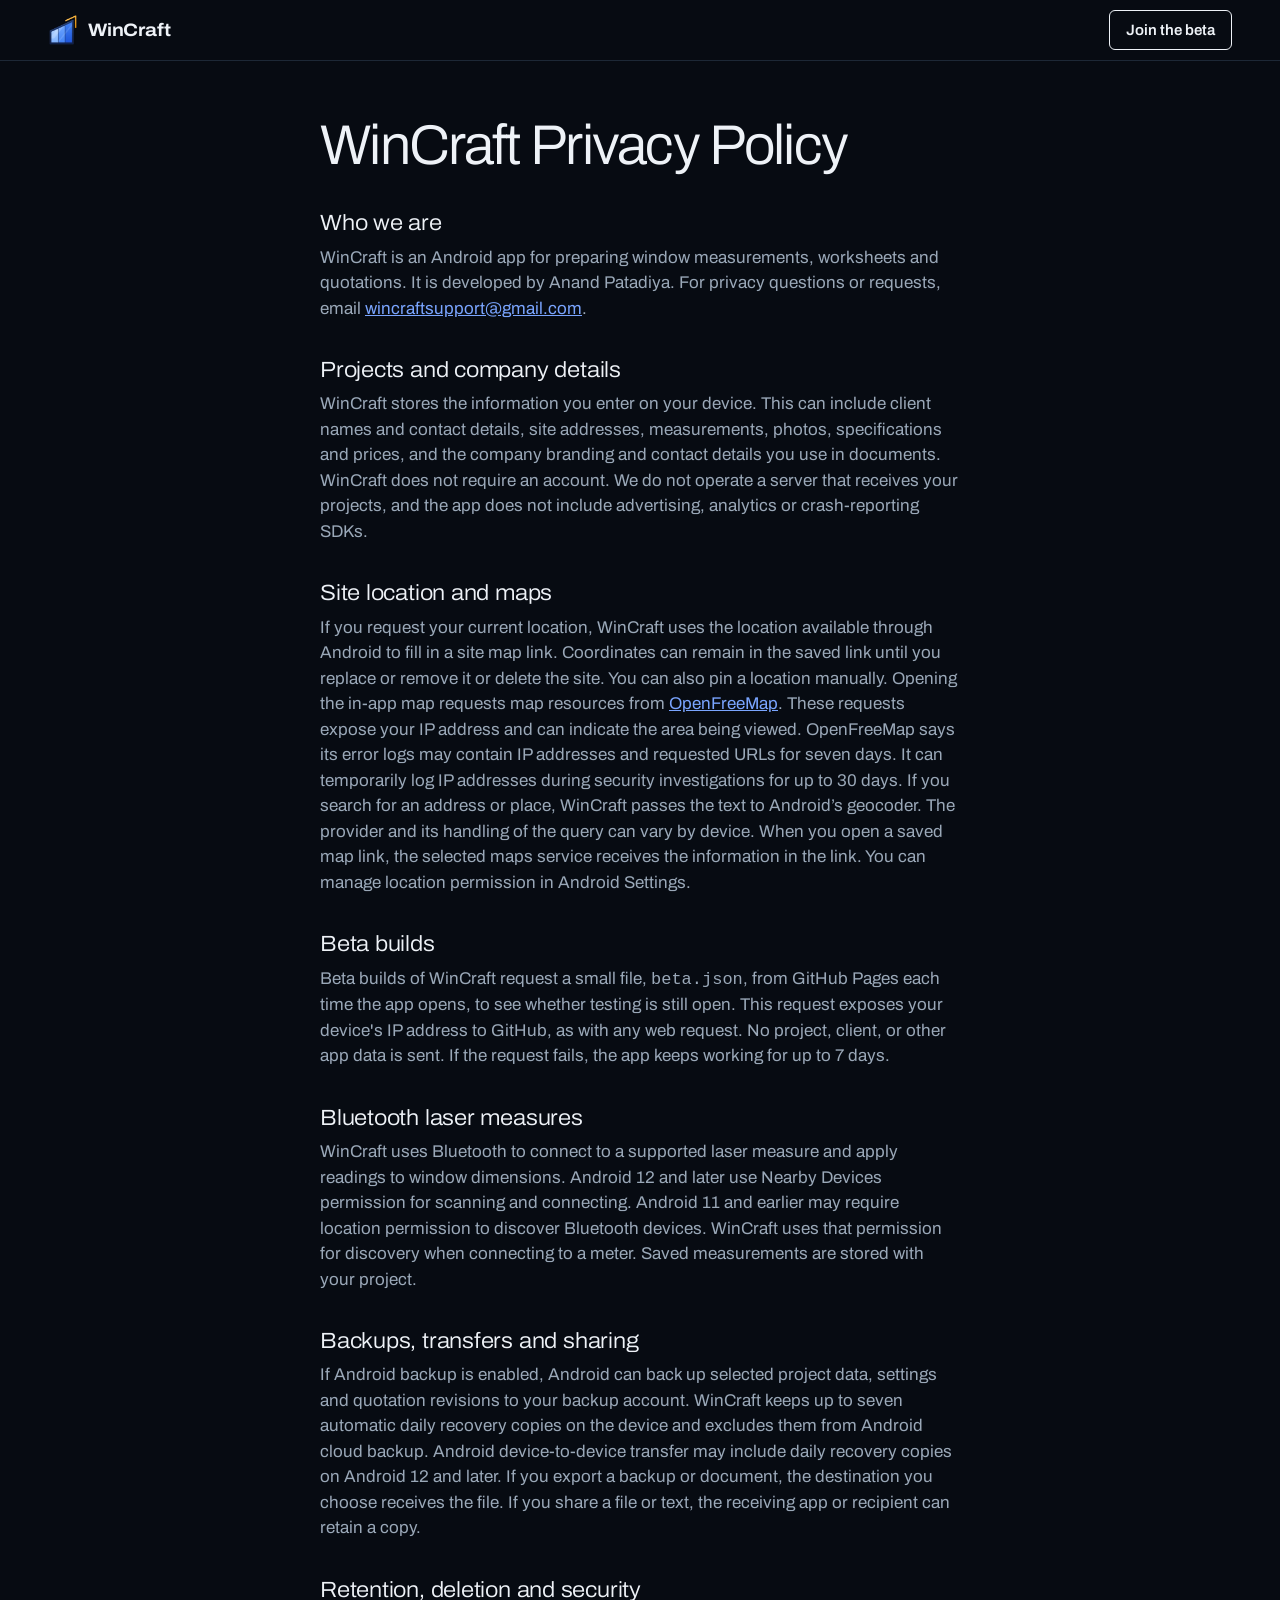
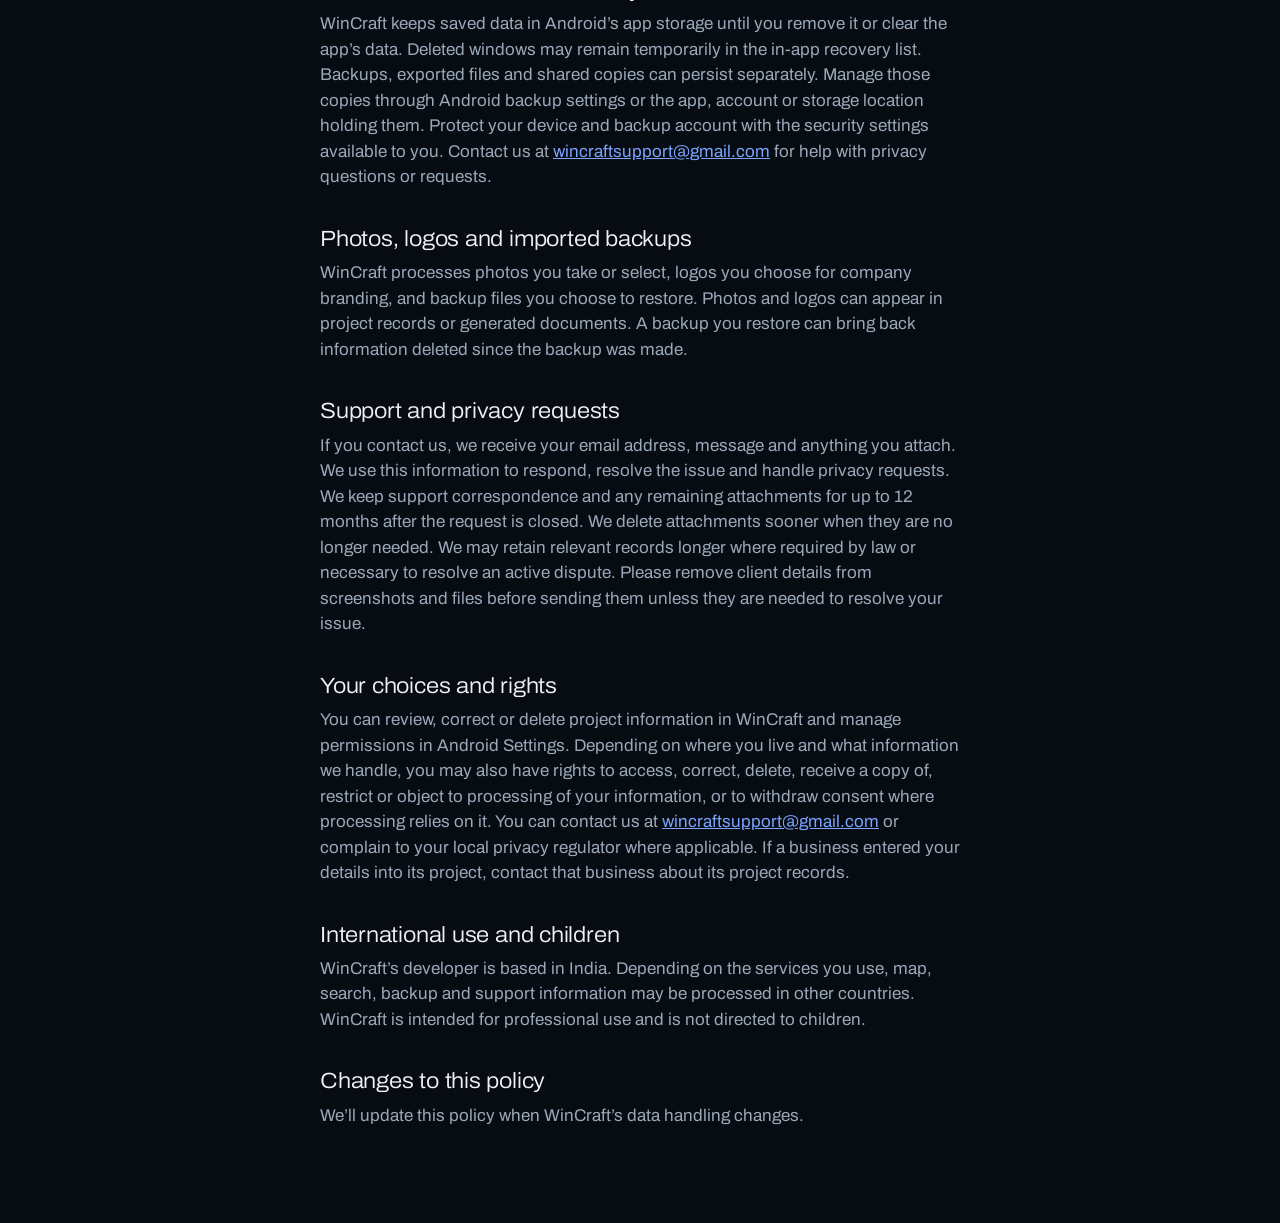
==== commit 5e2c3c5a: "Privacy policy: beta availability check Co-Authored-By: Claude Haiku 5.5 <noreply@anthropic.com>" ====
--- a/privacy-policy.html
+++ b/privacy-policy.html
@@ -8,7 +8,7 @@
 <link rel="preconnect" href="https://fonts.googleapis.com">
 <link rel="preconnect" href="https://fonts.gstatic.com" crossorigin>
 <link rel="stylesheet" href="https://fonts.googleapis.com/css2?family=Archivo:wdth,wght@62..125,100..900&display=swap">
-<link rel="stylesheet" href="site.css?v=12">
+<link rel="stylesheet" href="site.css?v=13">
 <style>
 .policy { max-width: 46rem; margin-inline: auto; padding: 56px var(--pad) 96px; }
 .policy h1 { font-size: clamp(34px, 5vw, 56px); margin-bottom: 32px; }
@@ -32,6 +32,8 @@
 <p>WinCraft stores the information you enter on your device. This can include client names and contact details, site addresses, measurements, photos, specifications and prices, and the company branding and contact details you use in documents. WinCraft does not require an account. We do not operate a server that receives your projects, and the app does not include advertising, analytics or crash-reporting SDKs.</p>
 <h2>Site location and maps</h2>
 <p>If you request your current location, WinCraft uses the location available through Android to fill in a site map link. Coordinates can remain in the saved link until you replace or remove it or delete the site. You can also pin a location manually. Opening the in-app map requests map resources from <a href="https://openfreemap.org/privacy/">OpenFreeMap</a>. These requests expose your IP address and can indicate the area being viewed. OpenFreeMap says its error logs may contain IP addresses and requested URLs for seven days. It can temporarily log IP addresses during security investigations for up to 30 days. If you search for an address or place, WinCraft passes the text to Android’s geocoder. The provider and its handling of the query can vary by device. When you open a saved map link, the selected maps service receives the information in the link. You can manage location permission in Android Settings.</p>
+<h2>Beta builds</h2>
+<p>Beta builds of WinCraft request a small file, <code>beta.json</code>, from GitHub Pages each time the app opens, to see whether testing is still open. This request exposes your device's IP address to GitHub, as with any web request. No project, client, or other app data is sent. If the request fails, the app keeps working for up to 7 days.</p>
 <h2>Bluetooth laser measures</h2>
 <p>WinCraft uses Bluetooth to connect to a supported laser measure and apply readings to window dimensions. Android 12 and later use Nearby Devices permission for scanning and connecting. Android 11 and earlier may require location permission to discover Bluetooth devices. WinCraft uses that permission for discovery when connecting to a meter. Saved measurements are stored with your project.</p>
 <h2>Backups, transfers and sharing</h2>
--- a/site.css
+++ b/site.css
@@ -166,9 +166,11 @@
   .read { grid-auto-flow: column; align-items: end; gap: 28px; }
   .read .read__src { display: none; }
   .nav__links a:not(.nav__cta) { display: none; }
-  .steps, .pair { grid-template-columns: minmax(0, 1fr); }
-  .steps { border-top: 0; margin-top: 40px; row-gap: 40px; }
-  .steps .step { padding-top: 0; }
+  .pair { grid-template-columns: minmax(0, 1fr); }
+  /* phones: the four steps become one swipe row; each card is 80% wide so the next one peeks in */
+  .steps { display: flex; gap: 14px; overflow-x: auto; scroll-snap-type: x mandatory; scroll-padding-inline: var(--pad); margin: 40px calc(-1 * var(--pad)) 0; padding: 0 var(--pad) 12px; border-top: 0; scrollbar-width: none; }
+  .steps::-webkit-scrollbar { display: none; }
+  .steps .step { flex: 0 0 80%; scroll-snap-align: start; padding-top: 0; }
   .steps .step::after, .steps .step:nth-child(n+3)::after { display: none; }
   .steps .step::before { display: block; position: static; margin-bottom: 8px; }
 }
